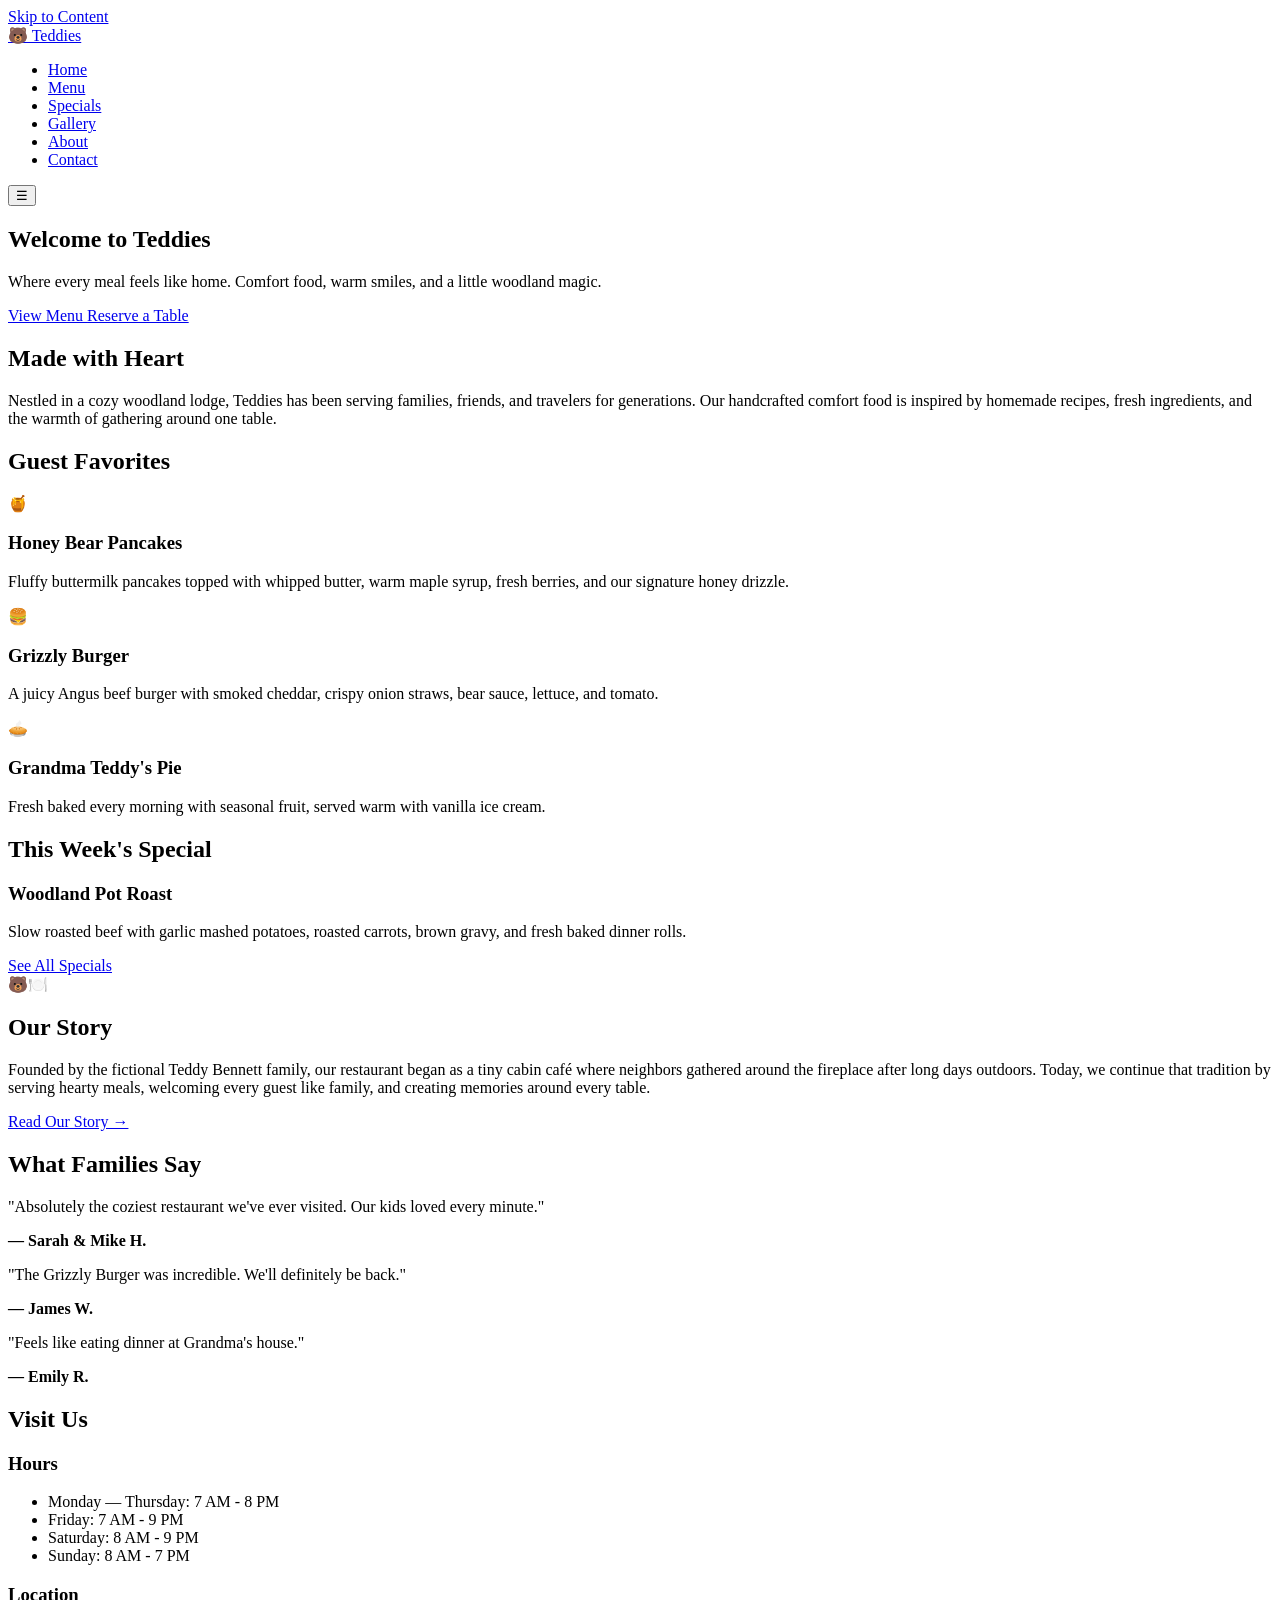
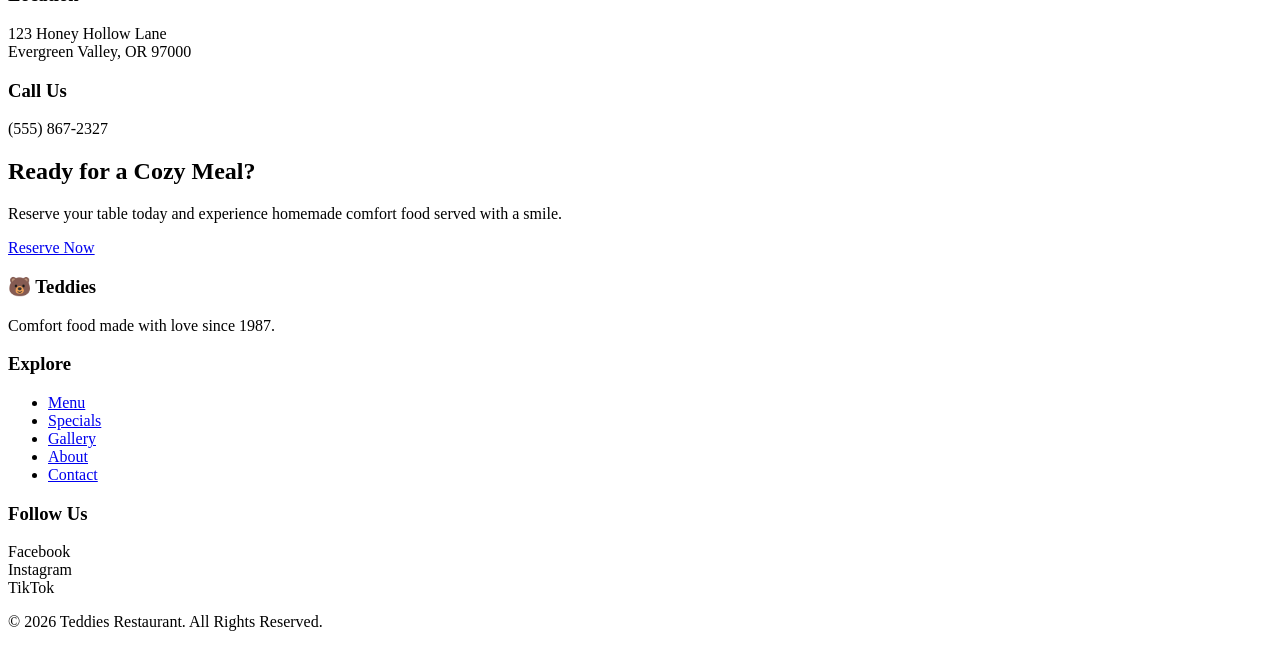
==== index.html @ 9ce875f5 "Create index.html" ====
<!DOCTYPE html>
<html lang="en">
<head>
    <meta charset="UTF-8">
    <meta name="viewport" content="width=device-width, initial-scale=1.0">

    <title>Teddies | Cozy Family Restaurant</title>

    <meta name="description" content="Welcome to Teddies - A cozy bear-themed family restaurant serving homemade comfort food in a warm woodland lodge atmosphere.">

    <meta name="keywords" content="restaurant, family restaurant, comfort food, burgers, breakfast, bear restaurant">

    <link rel="stylesheet" href="css/style.css">

    <link rel="preconnect" href="https://fonts.googleapis.com">
    <link rel="preconnect" href="https://fonts.gstatic.com" crossorigin>

    <link href="https://fonts.googleapis.com/css2?family=Nunito:wght@300;400;600;700;800&family=Playfair+Display:wght@600;700&display=swap" rel="stylesheet">

</head>

<body>

<a class="skip-link" href="#main-content">Skip to Content</a>

<header>

<nav class="navbar">

<div class="container">

<a href="index.html" class="logo">
🐻 Teddies
</a>

<ul class="nav-links">

<li><a href="index.html">Home</a></li>
<li><a href="menu.html">Menu</a></li>
<li><a href="specials.html">Specials</a></li>
<li><a href="gallery.html">Gallery</a></li>
<li><a href="about.html">About</a></li>
<li><a href="contact.html">Contact</a></li>

</ul>

<button class="mobile-menu-btn" aria-label="Toggle Navigation">
☰
</button>

</div>

</nav>

<section class="hero">

<div class="hero-overlay"></div>

<div class="hero-content">

<h1>Welcome to Teddies</h1>

<p>
Where every meal feels like home.
Comfort food, warm smiles, and a little woodland magic.
</p>

<div class="hero-buttons">

<a href="menu.html" class="btn btn-primary">
View Menu
</a>

<a href="contact.html" class="btn btn-secondary">
Reserve a Table
</a>

</div>

</div>

</section>

</header>

<main id="main-content">

<section class="intro section">

<div class="container">

<h2>Made with Heart</h2>

<p>

Nestled in a cozy woodland lodge, Teddies has been serving families,
friends, and travelers for generations.
Our handcrafted comfort food is inspired by homemade recipes,
fresh ingredients, and the warmth of gathering around one table.

</p>

</div>

</section>

<section class="featured section">

<div class="container">

<h2>Guest Favorites</h2>

<div class="card-grid">

<article class="card">

<div class="card-image">
🍯
</div>

<h3>Honey Bear Pancakes</h3>

<p>

Fluffy buttermilk pancakes topped with whipped butter,
warm maple syrup, fresh berries,
and our signature honey drizzle.

</p>

</article>

<article class="card">

<div class="card-image">
🍔
</div>

<h3>Grizzly Burger</h3>

<p>

A juicy Angus beef burger with smoked cheddar,
crispy onion straws,
bear sauce,
lettuce,
and tomato.

</p>

</article>

<article class="card">

<div class="card-image">
🥧
</div>

<h3>Grandma Teddy's Pie</h3>

<p>

Fresh baked every morning with seasonal fruit,
served warm with vanilla ice cream.

</p>

</article>

</div>

</div>

</section>

<section class="special-preview section">

<div class="container">

<div class="split">

<div>

<h2>This Week's Special</h2>

<h3>Woodland Pot Roast</h3>

<p>

Slow roasted beef with garlic mashed potatoes,
roasted carrots,
brown gravy,
and fresh baked dinner rolls.

</p>

<a href="specials.html" class="btn btn-primary">

See All Specials

</a>

</div>

<div class="special-image">

🐻🍽️

</div>

</div>

</div>

</section>

<section class="story section">

<div class="container">

<h2>Our Story</h2>

<p>

Founded by the fictional Teddy Bennett family,
our restaurant began as a tiny cabin café
where neighbors gathered around the fireplace after long days outdoors.

Today,
we continue that tradition by serving hearty meals,
welcoming every guest like family,
and creating memories around every table.

</p>

<a href="about.html" class="text-link">

Read Our Story →

</a>

</div>

</section>

<section class="testimonials section">

<div class="container">

<h2>What Families Say</h2>

<div class="testimonial-grid">

<article class="testimonial">

<p>

"Absolutely the coziest restaurant we've ever visited.
Our kids loved every minute."

</p>

<strong>

— Sarah & Mike H.

</strong>

</article>

<article class="testimonial">

<p>

"The Grizzly Burger was incredible.
We'll definitely be back."

</p>

<strong>

— James W.

</strong>

</article>

<article class="testimonial">

<p>

"Feels like eating dinner at Grandma's house."

</p>

<strong>

— Emily R.

</strong>

</article>

</div>

</div>

</section>

<section class="hours section">

<div class="container">

<h2>Visit Us</h2>

<div class="hours-grid">

<div>

<h3>Hours</h3>

<ul>

<li>Monday — Thursday: 7 AM - 8 PM</li>

<li>Friday: 7 AM - 9 PM</li>

<li>Saturday: 8 AM - 9 PM</li>

<li>Sunday: 8 AM - 7 PM</li>

</ul>

</div>

<div>

<h3>Location</h3>

<p>

123 Honey Hollow Lane<br>

Evergreen Valley, OR 97000

</p>

</div>

<div>

<h3>Call Us</h3>

<p>

(555) 867-2327

</p>

</div>

</div>

</div>

</section>

<section class="cta">

<div class="container">

<h2>Ready for a Cozy Meal?</h2>

<p>

Reserve your table today and experience homemade comfort food
served with a smile.

</p>

<a href="contact.html" class="btn btn-primary">

Reserve Now

</a>

</div>

</section>

</main>

<footer>

<div class="container footer-grid">

<div>

<h3>🐻 Teddies</h3>

<p>

Comfort food made with love since 1987.

</p>

</div>

<div>

<h3>Explore</h3>

<ul>

<li><a href="menu.html">Menu</a></li>

<li><a href="specials.html">Specials</a></li>

<li><a href="gallery.html">Gallery</a></li>

<li><a href="about.html">About</a></li>

<li><a href="contact.html">Contact</a></li>

</ul>

</div>

<div>

<h3>Follow Us</h3>

<p>

Facebook<br>
Instagram<br>
TikTok

</p>

</div>

</div>

<div class="copyright">

<p>

© 2026 Teddies Restaurant. All Rights Reserved.

</p>

</div>

</footer>

<script src="js/script.js"></script>

</body>
</html>
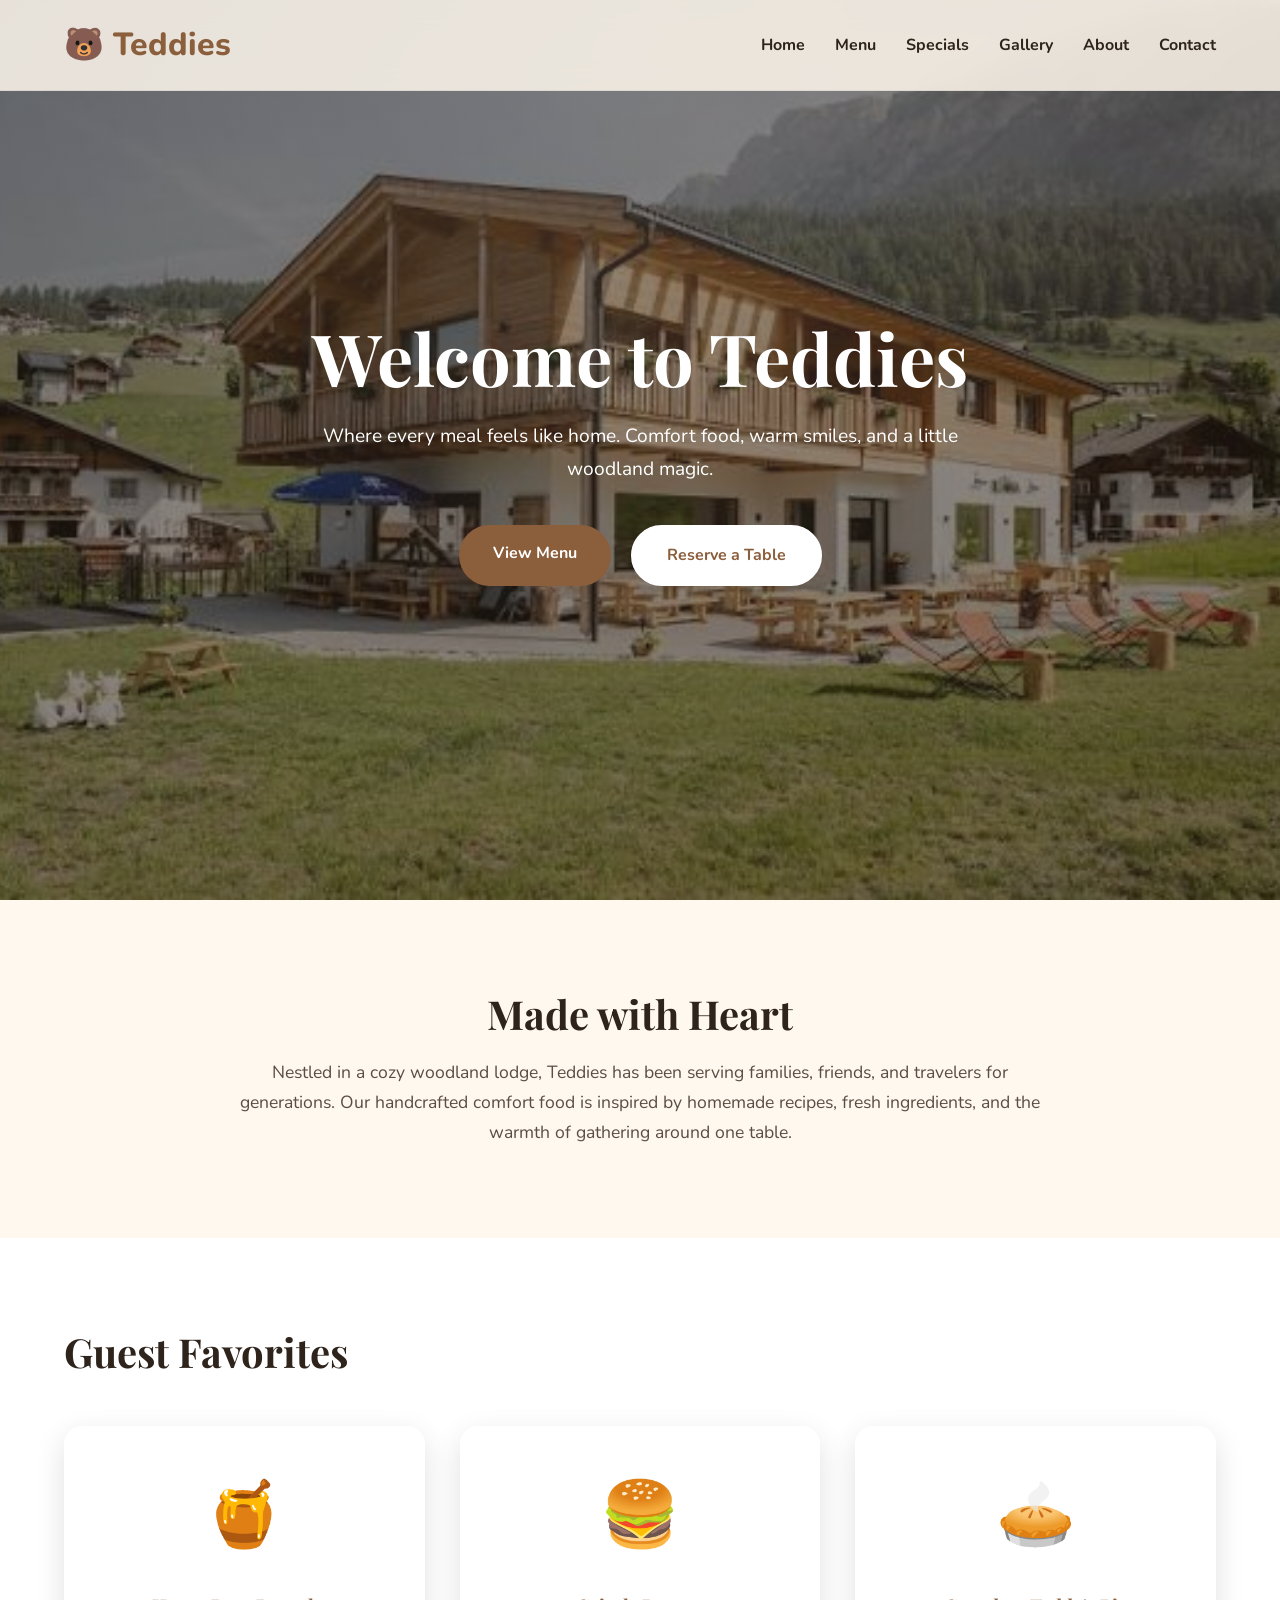
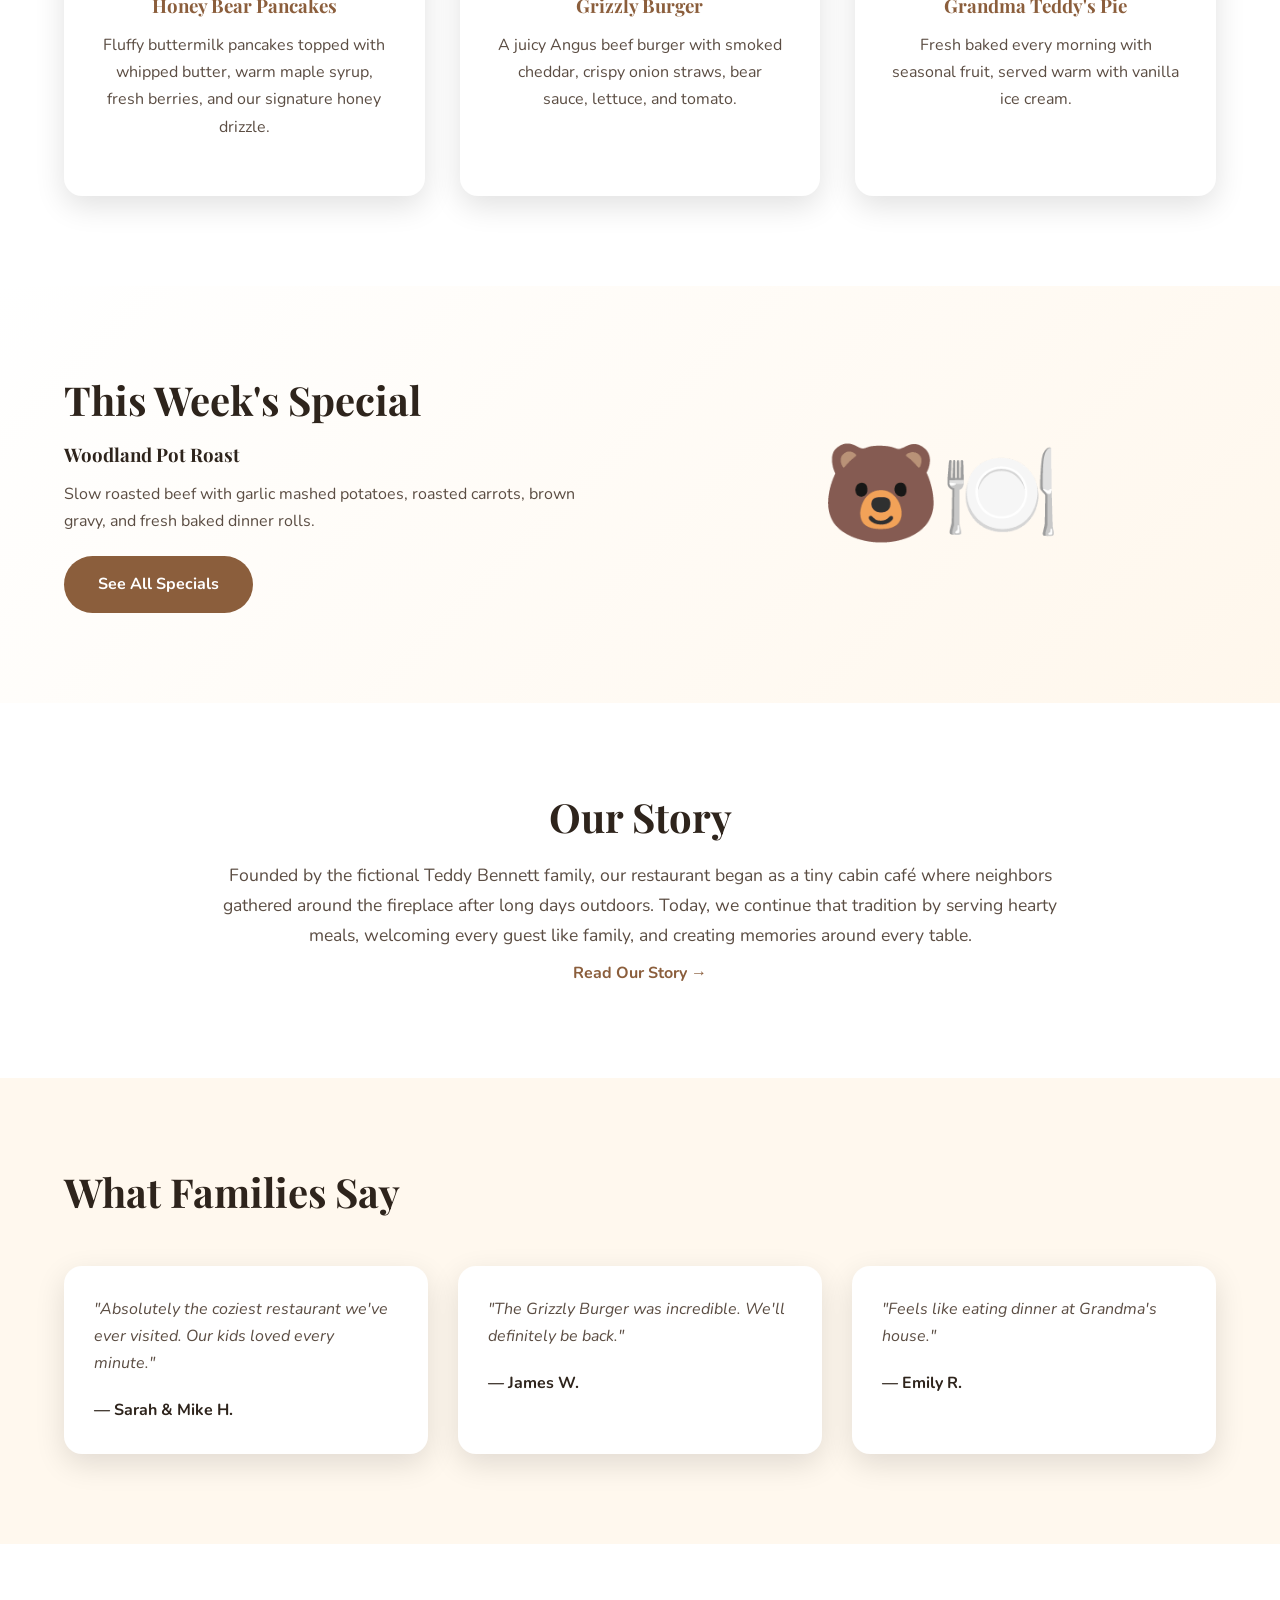
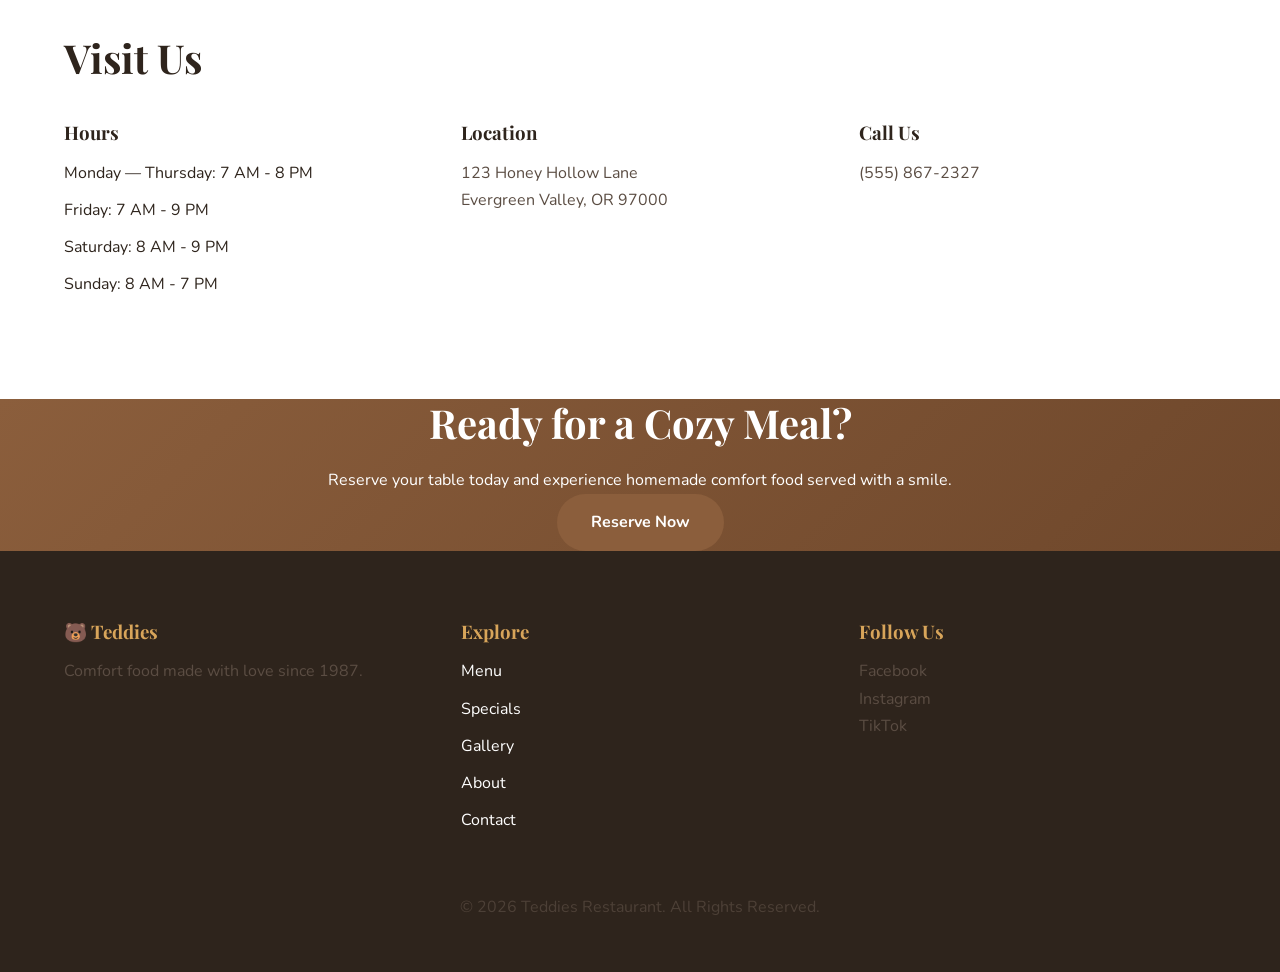
==== commit 537875ed: "Update index.html" ====
--- a/index.html
+++ b/index.html
@@ -1,6 +1,13 @@
 <!DOCTYPE html>
 <html lang="en">
 <head>
+    <meta name="robots" content="index, follow">
+    <meta name="author" content="Teddies Restaurant">
+    <meta property="og:title" content="Teddies Restaurant">
+    <meta property="og:description" content="Cozy woodland family restaurant serving homemade comfort food.">
+    <meta property="og:type" content="website">
+    <meta name="theme-color" content="#8B5E3C">
+    
     <meta charset="UTF-8">
     <meta name="viewport" content="width=device-width, initial-scale=1.0">
 
--- a/css/style.css
+++ b/css/style.css
@@ -0,0 +1,858 @@
+/* ==========================================================
+   TEDDIES RESTAURANT
+   Main Stylesheet
+   Part 1
+========================================================== */
+
+/* ---------- CSS VARIABLES ---------- */
+
+:root{
+
+    --primary:#8B5E3C;
+    --primary-dark:#6E472B;
+    --accent:#D8A55A;
+    --cream:#FFF8EE;
+    --light:#FCFCFC;
+    --dark:#2E241C;
+    --forest:#49684B;
+
+    --shadow:0 10px 30px rgba(0,0,0,.12);
+    --radius:18px;
+
+    --transition:.3s ease;
+
+    --max-width:1200px;
+
+}
+
+/* ---------- RESET ---------- */
+
+*{
+    margin:0;
+    padding:0;
+    box-sizing:border-box;
+}
+
+html{
+    scroll-behavior:smooth;
+}
+
+body{
+
+    font-family:"Nunito",sans-serif;
+
+    color:var(--dark);
+
+    background:var(--cream);
+
+    line-height:1.7;
+
+}
+
+img{
+    max-width:100%;
+    display:block;
+}
+
+a{
+    color:inherit;
+    text-decoration:none;
+}
+
+ul{
+    list-style:none;
+}
+
+/* ---------- UTILITIES ---------- */
+
+.container{
+
+    width:min(90%,var(--max-width));
+
+    margin:auto;
+
+}
+
+.section{
+
+    padding:90px 0;
+
+}
+
+h1,h2,h3{
+
+    font-family:"Playfair Display",serif;
+
+    line-height:1.2;
+
+}
+
+h1{
+
+    font-size:4rem;
+
+}
+
+h2{
+
+    font-size:2.5rem;
+
+    margin-bottom:20px;
+
+}
+
+h3{
+
+    margin-bottom:15px;
+
+}
+
+p{
+
+    color:#5b4d43;
+
+    margin-bottom:20px;
+
+}
+
+/* ---------- BUTTONS ---------- */
+
+.btn{
+
+display:inline-block;
+
+padding:15px 34px;
+
+border-radius:999px;
+
+font-weight:700;
+
+transition:var(--transition);
+
+cursor:pointer;
+
+}
+
+.btn-primary{
+
+background:var(--primary);
+
+color:white;
+
+}
+
+.btn-primary:hover{
+
+background:var(--primary-dark);
+
+transform:translateY(-3px);
+
+box-shadow:var(--shadow);
+
+}
+
+.btn-secondary{
+
+background:white;
+
+color:var(--primary);
+
+border:2px solid white;
+
+}
+
+.btn-secondary:hover{
+
+background:transparent;
+
+color:white;
+
+}
+
+/* ---------- SKIP LINK ---------- */
+
+.skip-link{
+
+position:absolute;
+
+left:-9999px;
+
+top:0;
+
+background:white;
+
+padding:10px;
+
+}
+
+.skip-link:focus{
+
+left:20px;
+
+top:20px;
+
+z-index:999;
+
+}
+
+/* ==========================================================
+   NAVBAR
+========================================================== */
+
+.navbar{
+
+position:fixed;
+
+top:0;
+
+width:100%;
+
+z-index:999;
+
+backdrop-filter:blur(12px);
+
+background:rgba(255,248,238,.85);
+
+border-bottom:1px solid rgba(0,0,0,.05);
+
+}
+
+.navbar .container{
+
+display:flex;
+
+justify-content:space-between;
+
+align-items:center;
+
+padding:18px 0;
+
+}
+
+.logo{
+
+font-size:2rem;
+
+font-weight:800;
+
+color:var(--primary);
+
+}
+
+.nav-links{
+
+display:flex;
+
+gap:30px;
+
+align-items:center;
+
+}
+
+.nav-links a{
+
+font-weight:700;
+
+transition:var(--transition);
+
+position:relative;
+
+}
+
+.nav-links a::after{
+
+content:"";
+
+position:absolute;
+
+bottom:-6px;
+
+left:0;
+
+height:2px;
+
+width:0;
+
+background:var(--accent);
+
+transition:.3s;
+
+}
+
+.nav-links a:hover::after{
+
+width:100%;
+
+}
+
+.mobile-menu-btn{
+
+display:none;
+
+font-size:2rem;
+
+border:none;
+
+background:none;
+
+cursor:pointer;
+
+color:var(--primary);
+
+}
+
+/* ==========================================================
+   HERO
+========================================================== */
+
+.hero{
+
+height:100vh;
+
+display:flex;
+
+justify-content:center;
+
+align-items:center;
+
+position:relative;
+
+overflow:hidden;
+
+background:
+
+linear-gradient(rgba(40,30,20,.55),
+rgba(40,30,20,.55)),
+
+url("../images/hero.jpg");
+
+background-size:cover;
+
+background-position:center;
+
+}
+
+.hero-overlay{
+
+position:absolute;
+
+inset:0;
+
+background:
+
+radial-gradient(circle at top,
+rgba(255,255,255,.12),
+transparent 60%);
+
+}
+
+.hero-content{
+
+position:relative;
+
+z-index:2;
+
+text-align:center;
+
+max-width:750px;
+
+padding:30px;
+
+color:white;
+
+}
+
+.hero-content h1{
+
+margin-bottom:20px;
+
+font-size:4.5rem;
+
+}
+
+.hero-content p{
+
+color:white;
+
+font-size:1.2rem;
+
+margin-bottom:40px;
+
+}
+
+.hero-buttons{
+
+display:flex;
+
+justify-content:center;
+
+gap:20px;
+
+flex-wrap:wrap;
+
+}
+
+/* ==========================================================
+   INTRO
+========================================================== */
+
+.intro{
+
+text-align:center;
+
+}
+
+.intro p{
+
+max-width:800px;
+
+margin:auto;
+
+font-size:1.1rem;
+
+}
+
+/* ==========================================================
+   FEATURED MENU
+========================================================== */
+
+.featured{
+
+background:white;
+
+}
+
+.card-grid{
+
+display:grid;
+
+grid-template-columns:
+
+repeat(auto-fit,minmax(280px,1fr));
+
+gap:35px;
+
+margin-top:50px;
+
+}
+
+.card{
+
+background:white;
+
+padding:35px;
+
+border-radius:var(--radius);
+
+box-shadow:var(--shadow);
+
+transition:var(--transition);
+
+text-align:center;
+
+}
+
+.card:hover{
+
+transform:translateY(-10px);
+
+}
+
+.card-image{
+
+font-size:4rem;
+
+margin-bottom:25px;
+
+}
+
+.card h3{
+
+color:var(--primary);
+
+margin-bottom:15px;
+
+}
+
+/* ==========================================================
+   SPECIAL PREVIEW SECTION
+========================================================== */
+
+.special-preview{
+    background:linear-gradient(135deg,#fff, #fff7ec);
+}
+
+.split{
+    display:grid;
+    grid-template-columns:1fr 1fr;
+    gap:50px;
+    align-items:center;
+}
+
+.special-image{
+    font-size:6rem;
+    text-align:center;
+}
+
+/* ==========================================================
+   STORY SECTION
+========================================================== */
+
+.story{
+    background:white;
+    text-align:center;
+}
+
+.story p{
+    max-width:850px;
+    margin:auto;
+    font-size:1.1rem;
+}
+
+.text-link{
+    color:var(--primary);
+    font-weight:700;
+    display:inline-block;
+    margin-top:10px;
+}
+
+.text-link:hover{
+    text-decoration:underline;
+}
+
+/* ==========================================================
+   TESTIMONIALS
+========================================================== */
+
+.testimonials{
+    background:var(--cream);
+}
+
+.testimonial-grid{
+    display:grid;
+    grid-template-columns:repeat(auto-fit,minmax(260px,1fr));
+    gap:30px;
+    margin-top:50px;
+}
+
+.testimonial{
+    background:white;
+    padding:30px;
+    border-radius:var(--radius);
+    box-shadow:var(--shadow);
+    transition:var(--transition);
+}
+
+.testimonial:hover{
+    transform:translateY(-5px);
+}
+
+.testimonial p{
+    font-style:italic;
+}
+
+/* ==========================================================
+   HOURS SECTION
+========================================================== */
+
+.hours{
+    background:white;
+}
+
+.hours-grid{
+    display:grid;
+    grid-template-columns:repeat(auto-fit,minmax(250px,1fr));
+    gap:40px;
+    margin-top:40px;
+}
+
+.hours ul li{
+    margin-bottom:10px;
+}
+
+/* ==========================================================
+   CTA SECTION
+========================================================== */
+
+.cta{
+    background:linear-gradient(135deg,var(--primary),var(--primary-dark));
+    color:white;
+    text-align:center;
+}
+
+.cta p{
+    color:white;
+    max-width:700px;
+    margin:auto;
+}
+
+/* ==========================================================
+   FOOTER
+========================================================== */
+
+footer{
+    background:var(--dark);
+    color:white;
+    padding:70px 0 30px;
+}
+
+.footer-grid{
+    display:grid;
+    grid-template-columns:repeat(auto-fit,minmax(200px,1fr));
+    gap:40px;
+}
+
+footer h3{
+    color:var(--accent);
+    margin-bottom:15px;
+}
+
+footer ul li{
+    margin-bottom:10px;
+}
+
+footer a:hover{
+    color:var(--accent);
+}
+
+.copyright{
+    text-align:center;
+    margin-top:50px;
+    opacity:.7;
+}
+
+/* ==========================================================
+   ANIMATIONS
+========================================================== */
+
+@keyframes fadeUp{
+    from{
+        opacity:0;
+        transform:translateY(20px);
+    }
+    to{
+        opacity:1;
+        transform:translateY(0);
+    }
+}
+
+.hero-content,
+.section{
+    animation:fadeUp .8s ease both;
+}
+
+/* ==========================================================
+   MOBILE RESPONSIVE
+========================================================== */
+
+@media (max-width: 900px){
+
+    h1{
+        font-size:3rem;
+    }
+
+    .hero-content h1{
+        font-size:3rem;
+    }
+
+    .split{
+        grid-template-columns:1fr;
+        text-align:center;
+    }
+
+    .nav-links{
+        display:none;
+        position:absolute;
+        top:70px;
+        right:20px;
+        background:white;
+        flex-direction:column;
+        padding:20px;
+        box-shadow:var(--shadow);
+        border-radius:12px;
+    }
+
+    .nav-links.active{
+        display:flex;
+    }
+
+    .mobile-menu-btn{
+        display:block;
+    }
+}
+
+/* ==========================================================
+   MENU PAGE
+========================================================== */
+
+.menu-filters{
+    display:flex;
+    gap:15px;
+    flex-wrap:wrap;
+    margin:30px 0;
+    justify-content:center;
+}
+
+.menu-grid{
+    display:grid;
+    grid-template-columns:repeat(auto-fit,minmax(260px,1fr));
+    gap:25px;
+}
+
+.menu-item{
+    background:white;
+    padding:25px;
+    border-radius:var(--radius);
+    box-shadow:var(--shadow);
+    transition:var(--transition);
+}
+
+.menu-item:hover{
+    transform:translateY(-5px);
+}
+
+.menu-item h3{
+    color:var(--primary);
+    margin-bottom:10px;
+}
+
+.menu-item span{
+    display:inline-block;
+    margin-top:10px;
+    font-weight:800;
+    color:var(--forest);
+}
+
+/* ==========================================================
+   SPECIALS PAGE
+========================================================== */
+
+.special-image{
+    font-size:6rem;
+    text-align:center;
+}
+
+.cta{
+    text-align:center;
+}
+
+/* ==========================================================
+   ABOUT PAGE
+========================================================== */
+
+.split{
+    display:grid;
+    grid-template-columns:1fr 1fr;
+    gap:50px;
+    align-items:center;
+}
+
+@media (max-width:900px){
+    .split{
+        grid-template-columns:1fr;
+        text-align:center;
+    }
+}
+
+/* ==========================================================
+   CONTACT PAGE
+========================================================== */
+
+form{
+    display:flex;
+    flex-direction:column;
+    gap:10px;
+    margin-top:20px;
+}
+
+input, textarea, select{
+    padding:12px;
+    border-radius:10px;
+    border:1px solid #ddd;
+    font-family:inherit;
+    font-size:1rem;
+    outline:none;
+}
+
+input:focus, textarea:focus, select:focus{
+    border-color:var(--primary);
+    box-shadow:0 0 0 3px rgba(139,94,60,.15);
+}
+
+#formMessage{
+    margin-top:10px;
+    font-weight:600;
+    color:var(--forest);
+}
+
+/* ==========================================================
+   GALLERY PAGE
+========================================================== */
+
+.gallery-grid{
+    display:grid;
+    grid-template-columns:repeat(auto-fit,minmax(220px,1fr));
+    gap:15px;
+}
+
+.gallery-item{
+    overflow:hidden;
+    border-radius:15px;
+    cursor:pointer;
+    box-shadow:var(--shadow);
+    transition:var(--transition);
+}
+
+.gallery-item img{
+    width:100%;
+    height:100%;
+    object-fit:cover;
+    display:block;
+    transition:transform .4s ease;
+}
+
+.gallery-item:hover img{
+    transform:scale(1.08);
+}
+
+/* LIGHTBOX */
+
+.lightbox{
+    position:fixed;
+    inset:0;
+    background:rgba(0,0,0,.85);
+    display:none;
+    justify-content:center;
+    align-items:center;
+    z-index:9999;
+    padding:20px;
+}
+
+.lightbox img{
+    max-width:90%;
+    max-height:80%;
+    border-radius:10px;
+}
+
+.navbar.scrolled{
+    box-shadow:0 8px 20px rgba(0,0,0,0.1);
+    background:rgba(255,248,238,0.95);
+}
+
+.reveal{
+    opacity:0;
+    transform:translateY(20px);
+    transition:all .6s ease;
+}
+
+.reveal.visible{
+    opacity:1;
+    transform:translateY(0);
+}
+
+
+
+
+
+
+
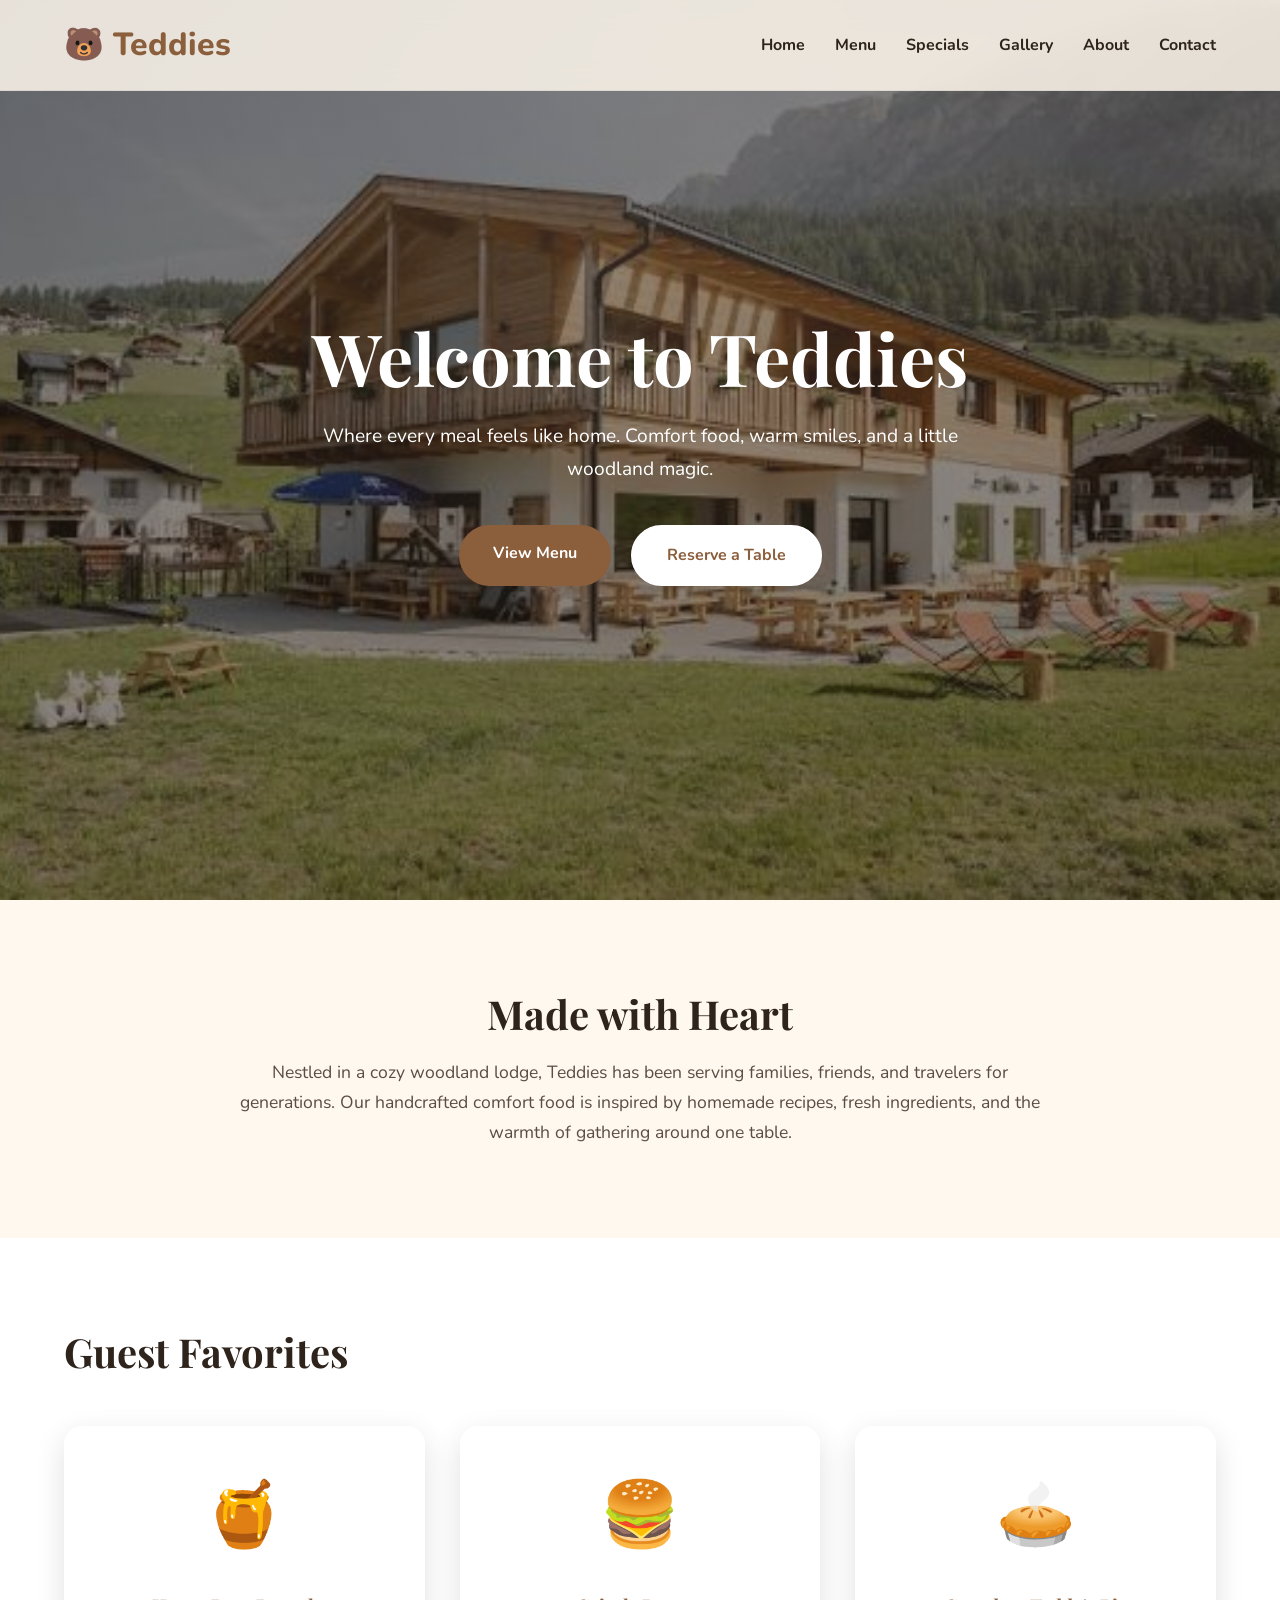
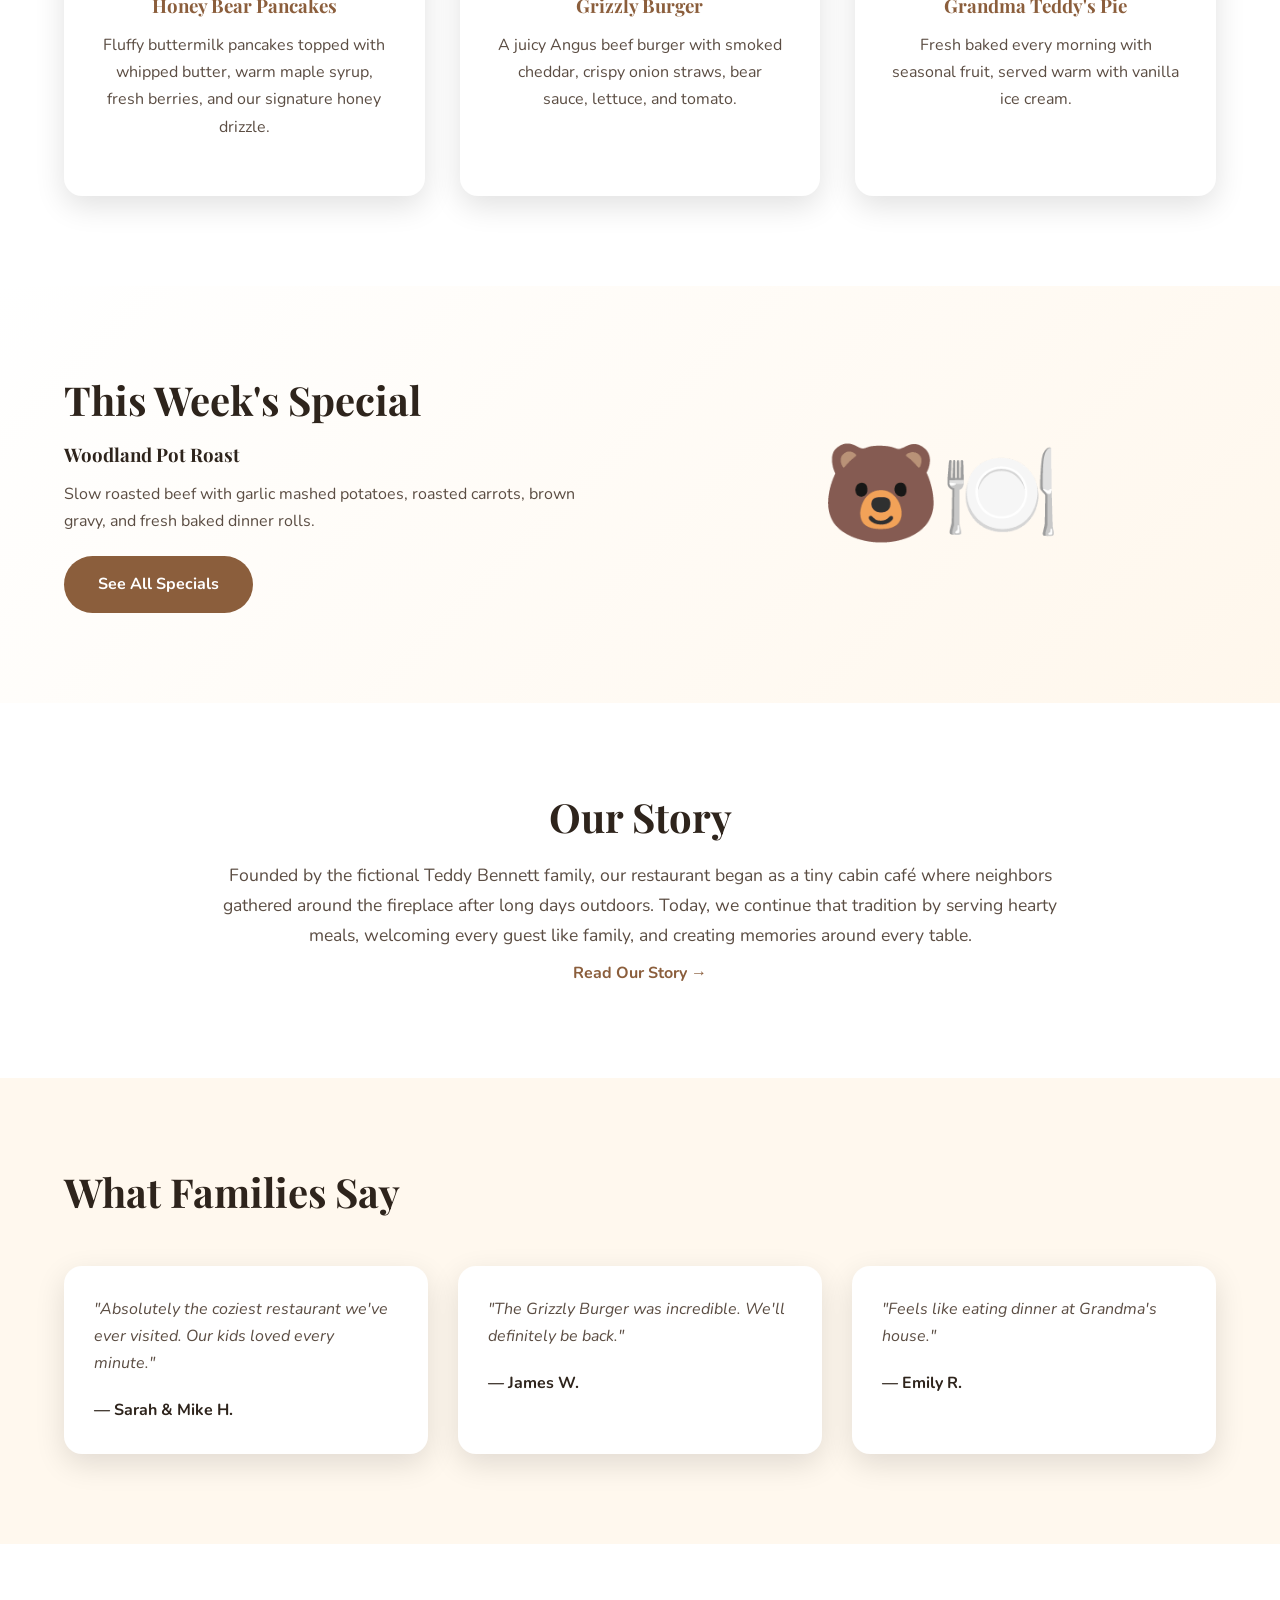
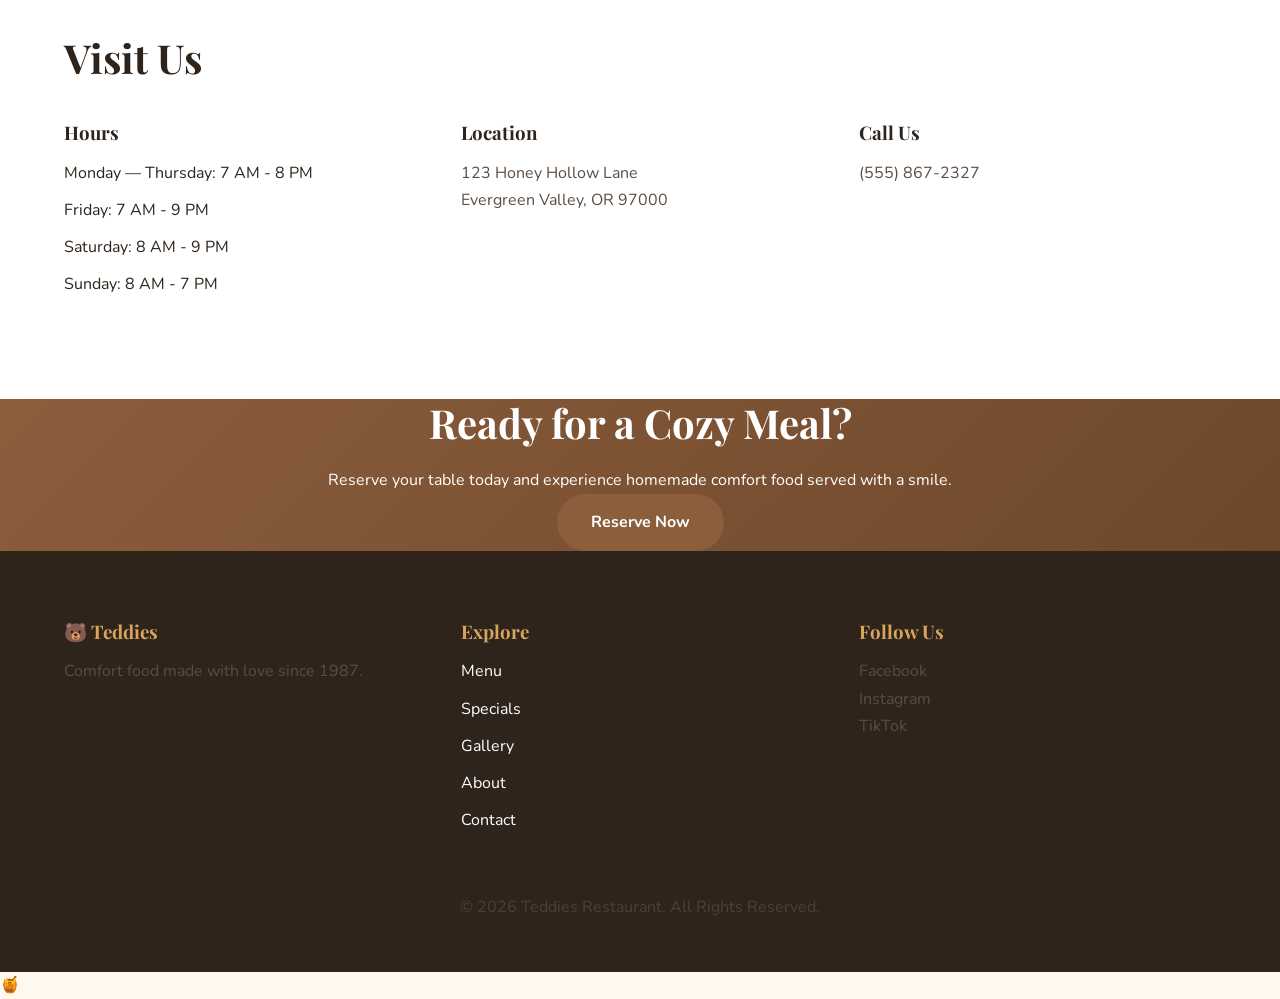
==== commit 3fcf2db2: "Update index.html" ====
--- a/index.html
+++ b/index.html
@@ -462,6 +462,7 @@
 </footer>
 
 <script src="js/script.js"></script>
-
+    
+<div class="custom-cursor">🍯</div>
 </body>
 </html>
